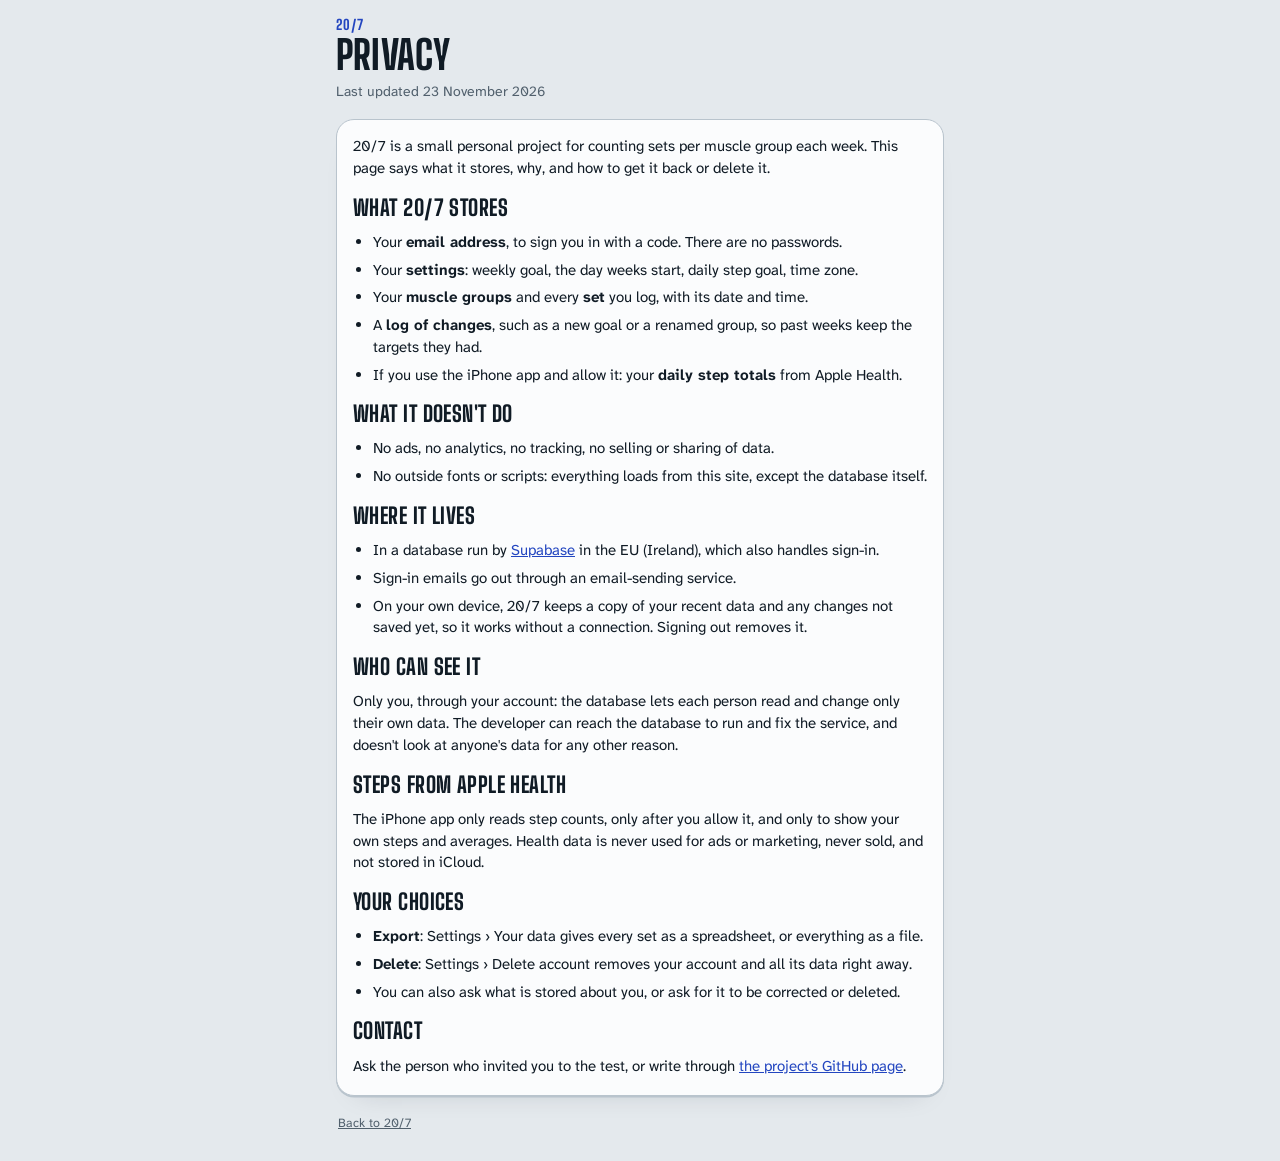
==== web/privacy/index.html @ db750501 "Add the web app: sign-in, setup, sets with undo, history, settings - Sign-in by email code, with lin" ====
<!doctype html>
<html lang="en">
<head>
<meta charset="utf-8">
<meta name="viewport" content="width=device-width, initial-scale=1, viewport-fit=cover">
<title>20/7 · Privacy</title>
<meta name="description" content="What 20/7 stores, where, and how to export or delete it.">
<meta name="color-scheme" content="light dark">
<link rel="icon" href="../icons/favicon-32.png" sizes="32x32" type="image/png">
<link rel="stylesheet" href="../css/app.css">
<style>
  .doc{gap:18px}
  .doc h1{font-size:40px}
  .doc h2{font:800 22px/1.1 var(--display);letter-spacing:.02em;text-transform:uppercase;margin:6px 0 2px}
  .doc p,.doc li{max-width:64ch}
  .doc ul{margin:0;padding-left:20px;display:grid;gap:6px}
  .doc .board{padding:16px 16px 18px;display:grid;gap:10px}
</style>
</head>
<body>
<main class="page doc">
  <header class="top">
    <div class="week">
      <p class="brand"><a href="../" style="color:inherit;text-decoration:none">20/7</a></p>
      <h1>Privacy</h1>
      <p class="week-meta">Last updated 23 November 2026</p>
    </div>
  </header>

  <section class="board">
    <p>20/7 is a small personal project for counting sets per muscle group each week. This page says what it stores, why, and how to get it back or delete it.</p>

    <h2>What 20/7 stores</h2>
    <ul>
      <li>Your <strong>email address</strong>, to sign you in with a code. There are no passwords.</li>
      <li>Your <strong>settings</strong>: weekly goal, the day weeks start, daily step goal, time zone.</li>
      <li>Your <strong>muscle groups</strong> and every <strong>set</strong> you log, with its date and time.</li>
      <li>A <strong>log of changes</strong>, such as a new goal or a renamed group, so past weeks keep the targets they had.</li>
      <li>If you use the iPhone app and allow it: your <strong>daily step totals</strong> from Apple Health.</li>
    </ul>

    <h2>What it doesn't do</h2>
    <ul>
      <li>No ads, no analytics, no tracking, no selling or sharing of data.</li>
      <li>No outside fonts or scripts: everything loads from this site, except the database itself.</li>
    </ul>

    <h2>Where it lives</h2>
    <ul>
      <li>In a database run by <a href="https://supabase.com/privacy">Supabase</a> in the EU (Ireland), which also handles sign-in.</li>
      <li>Sign-in emails go out through an email-sending service.</li>
      <li>On your own device, 20/7 keeps a copy of your recent data and any changes not saved yet, so it works without a connection. Signing out removes it.</li>
    </ul>

    <h2>Who can see it</h2>
    <p>Only you, through your account: the database lets each person read and change only their own data. The developer can reach the database to run and fix the service, and doesn't look at anyone's data for any other reason.</p>

    <h2>Steps from Apple Health</h2>
    <p>The iPhone app only reads step counts, only after you allow it, and only to show your own steps and averages. Health data is never used for ads or marketing, never sold, and not stored in iCloud.</p>

    <h2>Your choices</h2>
    <ul>
      <li><strong>Export</strong>: Settings › Your data gives every set as a spreadsheet, or everything as a file.</li>
      <li><strong>Delete</strong>: Settings › Delete account removes your account and all its data right away.</li>
      <li>You can also ask what is stored about you, or ask for it to be corrected or deleted.</li>
    </ul>

    <h2>Contact</h2>
    <p>Ask the person who invited you to the test, or write through <a href="https://github.com/MGadzhimagomaev/twentyseven">the project's GitHub page</a>.</p>
  </section>

  <footer class="foot"><a href="../">Back to 20/7</a></footer>
</main>
</body>
</html>
---- web/css/app.css ----
/* 20/7 — a ruled whiteboard on a cool wall. Pencilled marks show the target,
   marker strokes show the sets done, green means a group reached its goal. */

@font-face{font-family:"Big Shoulders Display";font-style:normal;font-weight:700;font-display:swap;src:url(../fonts/big-shoulders-display-latin-700-normal.woff2) format("woff2")}
@font-face{font-family:"Big Shoulders Display";font-style:normal;font-weight:800;font-display:swap;src:url(../fonts/big-shoulders-display-latin-800-normal.woff2) format("woff2")}
@font-face{font-family:"Atkinson Hyperlegible Next";font-style:normal;font-weight:400;font-display:swap;src:url(../fonts/atkinson-hyperlegible-next-latin-400-normal.woff2) format("woff2")}
@font-face{font-family:"Atkinson Hyperlegible Next";font-style:normal;font-weight:700;font-display:swap;src:url(../fonts/atkinson-hyperlegible-next-latin-700-normal.woff2) format("woff2")}

:root{
  color-scheme:light;
  --wall:#E4E9ED;--board:#FBFCFD;--tray:#EEF2F5;--ink:#101B25;--ink-2:#51606D;--ghost:#C9D2D9;--rule:#D6DDE3;--frame:#B9C4CD;
  --hover:rgba(16,27,37,.035);--press:rgba(16,27,37,.075);--mark:#2346C0;--on-mark:#FFFFFF;--done:#12783A;--done-wash:#E7F3EB;
  --over:#A8520A;--danger:#B42318;--shadow:rgba(16,27,37,.22);
  --display:"Big Shoulders Display","Arial Narrow","Roboto Condensed","Helvetica Neue",sans-serif;
  --body:"Atkinson Hyperlegible Next",system-ui,-apple-system,"Segoe UI",Roboto,sans-serif;
  --tabs-h:58px;
}
@media (prefers-color-scheme:dark){
  :root:not([data-theme="light"]){
    color-scheme:dark;
    --wall:#0B1013;--board:#141C21;--tray:#10171B;--ink:#ECF0F2;--ink-2:#96A4AF;--ghost:#34424B;--rule:#25313A;--frame:#2F3C46;
    --hover:rgba(236,240,242,.035);--press:rgba(236,240,242,.08);--mark:#93AEFF;--on-mark:#0B1013;--done:#5CD192;--done-wash:#10261A;
    --over:#F1A452;--danger:#FF8A7A;--shadow:rgba(0,0,0,.55);
  }
}
:root[data-theme="dark"]{
  color-scheme:dark;
  --wall:#0B1013;--board:#141C21;--tray:#10171B;--ink:#ECF0F2;--ink-2:#96A4AF;--ghost:#34424B;--rule:#25313A;--frame:#2F3C46;
  --hover:rgba(236,240,242,.035);--press:rgba(236,240,242,.08);--mark:#93AEFF;--on-mark:#0B1013;--done:#5CD192;--done-wash:#10261A;
  --over:#F1A452;--danger:#FF8A7A;--shadow:rgba(0,0,0,.55);
}

*,*::before,*::after{box-sizing:border-box}
html{-webkit-text-size-adjust:100%;text-size-adjust:100%;background:var(--wall)}
body{margin:0;min-height:100vh;min-height:100dvh;background:var(--wall);color:var(--ink);font-family:var(--body);font-size:15px;line-height:1.45}
p,h1,h2,h3{margin:0}
a{color:var(--mark)}
button{font:inherit;color:inherit;background:none;border:0;margin:0;padding:0;cursor:pointer;-webkit-tap-highlight-color:transparent;touch-action:manipulation}
button:disabled{cursor:default}
input{font:inherit;color:inherit}
:focus-visible{outline:2px solid var(--mark);outline-offset:2px}
[hidden]{display:none!important}
.icon{width:20px;height:20px;display:block;flex:none}
.icon path{fill:none;stroke:currentColor;stroke-width:2.2;stroke-linecap:round;stroke-linejoin:round}
.tick{width:16px;height:16px;flex:none;display:none}
.tick path{fill:none;stroke:currentColor;stroke-width:2.4;stroke-linecap:round;stroke-linejoin:round}
.muted{color:var(--ink-2)}
.small{font-size:13px}
.noscript{padding:16px}
.sr-only{position:absolute;width:1px;height:1px;margin:-1px;padding:0;overflow:hidden;clip:rect(0 0 0 0);white-space:nowrap;border:0}

/* ---------- page frame ---------- */
.page{max-width:640px;margin:0 auto;display:flex;flex-direction:column;gap:14px;
  padding:calc(18px + env(safe-area-inset-top,0px)) max(16px,env(safe-area-inset-right,0px)) 28px max(16px,env(safe-area-inset-left,0px))}
.frame .page{padding-bottom:calc(var(--tabs-h) + 28px + env(safe-area-inset-bottom,0px))}
.splash{min-height:100vh;min-height:100dvh;justify-content:center;align-items:center;text-align:center}
.splash .hint{border:0}

.top{display:flex;align-items:flex-end;justify-content:space-between;gap:12px 16px;flex-wrap:wrap}
.week{min-width:0}
.brand{font:800 14px/1 var(--display);letter-spacing:.08em;color:var(--mark)}
h1{margin:5px 0 0;font:800 46px/.92 var(--display);letter-spacing:.005em;text-transform:uppercase;text-wrap:balance}
.top-bar{flex:1 0 100%;display:flex;align-items:center;justify-content:space-between;gap:12px;margin-bottom:-6px}
.week-arrows{display:flex;gap:6px}
.week-arrows .ibtn{width:36px;height:36px;border-radius:10px;background:var(--board)}
h1.long{font-size:36px}
.week-meta{margin-top:7px;color:var(--ink-2);font-size:14px}
.label{font:700 11px/1.2 var(--body);letter-spacing:.09em;text-transform:uppercase;color:var(--ink-2)}

.goal{display:grid;justify-items:end;gap:5px}
.stepper{display:flex;align-items:center;gap:4px}
.step{width:40px;height:40px;border-radius:12px;border:1.5px solid var(--frame);background:var(--board);display:grid;place-items:center;color:var(--ink)}
.step:disabled{opacity:.35}
.step:not(:disabled):active{box-shadow:inset 0 0 0 100px var(--press)}
.goal-value{font:800 34px/1 var(--display);min-width:2.1ch;text-align:center;font-variant-numeric:tabular-nums}
.goal-value.small{font-size:24px;min-width:3.6ch}
.goal-unit{font-size:12.5px;color:var(--ink-2)}

/* ---------- the board ---------- */
.board{background:var(--board);border:1.5px solid var(--frame);border-radius:18px;overflow:hidden;box-shadow:0 1.5px 0 var(--frame),0 14px 28px -22px var(--shadow)}
.summary{display:grid;grid-template-columns:repeat(2,1fr);border-bottom:1px solid var(--rule)}
.summary.cols-3{grid-template-columns:repeat(3,1fr)}
.stat{display:flex;flex-wrap:wrap;align-items:baseline;gap:2px 8px;padding:11px 14px;min-width:0}
.stat+.stat{border-left:1px solid var(--rule)}
.stat-value{font:800 24px/1 var(--display)}
.stat-value small{font:700 16px/1 var(--display);color:var(--ink-2)}
.hint{padding:10px 14px;border-bottom:1px solid var(--rule);color:var(--ink-2);font-size:14px}
.hint.tip{display:flex;align-items:center;justify-content:space-between;gap:12px;background:color-mix(in oklab,var(--mark) 9%,var(--board));color:var(--ink)}
.hint.tip p{font-weight:700}

.grid{display:grid;grid-template-columns:1fr 1fr;gap:1px;background:var(--rule)}
.cell{position:relative;min-width:0;background:var(--board);padding:11px 12px 13px;display:flex;flex-direction:column;gap:4px;-webkit-user-select:none;user-select:none;-webkit-touch-callout:none;transition:background-color .15s ease,box-shadow .1s ease}
.cell:last-child:nth-child(odd){grid-column:1 / -1}
.cell[data-state="done"]{background:var(--done-wash)}
@media (hover:hover){.cell:has(>.cell-add:hover){box-shadow:inset 0 0 0 100vmax var(--hover)}}
.cell:has(>.cell-add:active){box-shadow:inset 0 0 0 100vmax var(--press)}
.cell.coach{box-shadow:inset 0 0 0 2.5px var(--mark);animation:coach 1.6s ease-in-out infinite}
@keyframes coach{50%{box-shadow:inset 0 0 0 2.5px transparent}}
.cell-add{position:absolute;inset:0;z-index:1}
.cell-add:focus-visible{outline-offset:-4px;border-radius:6px}
.cell-name{display:flex;align-items:center;gap:5px;min-width:0;font:700 19px/1.05 var(--display);letter-spacing:.05em;text-transform:uppercase;overflow-wrap:anywhere}
.cell-name .own{color:var(--ink-2)}
.cell-name .own .icon{width:15px;height:15px}
.tick-wrap{display:contents}
.cell[data-state="done"] .cell-name{color:var(--done)}
.cell[data-state="done"] .tick{display:block}
.cell-row{display:flex;align-items:center;justify-content:space-between;gap:8px}
.count{display:flex;align-items:baseline;min-width:0;font-variant-numeric:tabular-nums}
.count .n{display:inline-block;font:800 40px/1 var(--display);transform-origin:20% 90%}
.count .n.pop{animation:pop .22s ease-out}
.count .of{margin-left:1px;font:700 18px/1 var(--display);color:var(--ink-2)}
.count .extra{margin-left:7px;align-self:center;padding:3px 7px;border:1.5px solid currentColor;border-radius:999px;font:700 12px/1 var(--body);color:var(--over)}
.cell-sub{position:relative;z-index:2;flex:none;width:40px;height:40px;border-radius:12px;border:1px solid var(--rule);background:transparent;color:var(--ink-2);display:grid;place-items:center}
.cell-sub:disabled{opacity:.3}
.cell-sub:not(:disabled):active{box-shadow:inset 0 0 0 100px var(--press)}
.glow:not(:disabled){box-shadow:0 0 0 2.5px var(--mark)}
.tally{display:flex;flex-wrap:wrap;gap:4px 5px;min-height:21px;margin-top:2px}
.gate{flex:none;width:25px;height:21px;overflow:visible}
.gate path{fill:none;stroke-linecap:round;stroke-linejoin:round}
.gate .g path{stroke:var(--ghost);stroke-width:1.6}
.gate .i path{stroke:var(--mark);stroke-width:2.4}
.cell[data-state="done"] .gate .i path{stroke:var(--done)}
.gate .i path.x,.cell[data-state="done"] .gate .i path.x{stroke:var(--over)}
.gate .i path.fresh{stroke-dasharray:1;animation:draw .24s cubic-bezier(.3,.7,.4,1) both}
@keyframes draw{from{stroke-dashoffset:1}to{stroke-dashoffset:0}}
@keyframes pop{0%{transform:scale(1)}40%{transform:scale(1.1)}100%{transform:scale(1)}}

.tray{display:flex;align-items:center;justify-content:space-between;gap:8px;padding:8px 10px;background:var(--tray);border-top:1px solid var(--rule)}
.tray-btn{display:inline-flex;align-items:center;gap:7px;min-height:42px;min-width:0;padding:0 14px;border-radius:12px;font:700 14px/1 var(--body);color:var(--ink-2)}
.tray-btn .icon{width:18px;height:18px}
.tray-btn:not(:disabled):active{box-shadow:inset 0 0 0 100px var(--press)}
.tray-btn:disabled{opacity:.45}
@media (hover:hover){.tray-btn:not(:disabled):hover{color:var(--ink);background:var(--hover)}}
.tray-btn.primary,.tray-btn.primary:hover{background:var(--mark);color:var(--on-mark);padding:0 18px}
.tray-btn.undo{max-width:62%}
.undo-what{font-weight:400;white-space:nowrap;overflow:hidden;text-overflow:ellipsis;min-width:0}
.tray-btn.undo.glow{box-shadow:0 0 0 2.5px var(--mark)}

.recap{display:flex;align-items:flex-start;justify-content:space-between;gap:10px;padding:12px 10px 12px 14px;border-radius:16px;
  background:color-mix(in oklab,var(--mark) 8%,var(--board));border:1.5px solid color-mix(in oklab,var(--mark) 35%,var(--frame))}
.recap-body{display:grid;gap:4px}
.recap-line{font-weight:700}
.recap-link{font-size:14px;font-weight:700}

.foot{display:flex;flex-wrap:wrap;justify-content:space-between;gap:6px 16px;padding-inline:2px;color:var(--ink-2);font-size:12.5px}
.foot a{color:var(--ink-2)}
.sync{display:flex;align-items:center;gap:8px}
.dot{flex:none;width:8px;height:8px;border-radius:50%;background:var(--ghost)}
.sync[data-state="saved"] .dot{background:var(--done)}
.sync[data-state="saving"] .dot{background:var(--mark)}
.sync[data-state="offline"] .dot,.sync[data-state="error"] .dot,.sync[data-state="expired"] .dot{background:var(--over)}

/* ---------- bottom tabs ---------- */
.tabs{position:fixed;left:0;right:0;bottom:0;z-index:20;display:flex;justify-content:center;gap:4px;
  padding:6px max(8px,env(safe-area-inset-right,0px)) calc(6px + env(safe-area-inset-bottom,0px)) max(8px,env(safe-area-inset-left,0px));
  background:color-mix(in oklab,var(--board) 92%,transparent);border-top:1px solid var(--rule);
  -webkit-backdrop-filter:blur(12px);backdrop-filter:blur(12px)}
.tab{flex:1;max-width:160px;min-height:46px;display:flex;flex-direction:column;align-items:center;justify-content:center;gap:3px;border-radius:12px;
  color:var(--ink-2);text-decoration:none;font:700 11.5px/1 var(--body);letter-spacing:.02em}
.tab .icon{width:22px;height:22px}
.tab[aria-current="page"]{color:var(--mark)}
.tab:active{background:var(--press)}

/* ---------- toasts ---------- */
.toasts{position:fixed;left:0;right:0;z-index:40;display:flex;justify-content:center;pointer-events:none;
  bottom:calc(var(--tabs-h) + 14px + env(safe-area-inset-bottom,0px));padding:0 16px}
.toast{pointer-events:auto;display:flex;align-items:center;gap:6px;max-width:min(560px,100%);min-height:46px;padding:4px 4px 4px 16px;border-radius:14px;
  background:var(--ink);color:var(--board);box-shadow:0 10px 30px -12px var(--shadow);animation:rise .18s ease-out}
.toast-text{font-weight:700;font-size:14.5px;padding:8px 0}
.toast-btn{flex:none;min-height:38px;padding:0 14px;border-radius:10px;font-weight:700;color:var(--board);text-decoration:underline;text-underline-offset:3px}
.toast-btn:active{background:rgba(127,127,127,.25)}
@keyframes rise{from{transform:translateY(8px);opacity:0}}

/* ---------- buttons and fields ---------- */
.btn{display:inline-flex;align-items:center;justify-content:center;gap:7px;min-height:42px;padding:0 15px;border-radius:12px;border:1.5px solid var(--frame);
  background:var(--board);font:700 14px/1 var(--body);color:var(--ink);text-align:center;white-space:nowrap}
.btn .icon{width:18px;height:18px}
.btn:not(:disabled):active{box-shadow:inset 0 0 0 100px var(--press)}
.btn:disabled{opacity:.5}
.btn.primary{background:var(--mark);border-color:var(--mark);color:var(--on-mark)}
.btn.danger{color:var(--danger);border-color:color-mix(in oklab,var(--danger) 45%,var(--frame))}
.sheet-actions .btn.danger{background:var(--danger);border-color:var(--danger);color:var(--board)}
.btn.wide{width:100%}
.btn.big{min-height:52px;font-size:16px}
.btn-row{display:flex;flex-wrap:wrap;gap:8px}
.link-btn{font-weight:700;font-size:14px;color:var(--mark);padding:6px 2px;text-decoration:underline;text-underline-offset:3px;white-space:nowrap}
.link-btn:disabled{color:var(--ink-2);text-decoration:none}
.input{width:100%;height:50px;padding:0 14px;border:1.5px solid var(--frame);border-radius:12px;background:var(--board);color:var(--ink);font-size:17px}
.input:focus{outline:none;border-color:var(--mark);box-shadow:0 0 0 3px color-mix(in srgb,var(--mark) 22%,transparent)}
.input.code{font:800 30px/1 var(--display);letter-spacing:.3em;text-align:center}
.input.code::placeholder{color:var(--ghost)}
.field{width:100%;min-width:0;height:44px;padding:0 11px;border:1.5px solid var(--rule);border-radius:10px;background:var(--board);color:var(--ink);font:700 20px/1 var(--display);letter-spacing:.05em;text-transform:uppercase}
.field::placeholder{font:400 15px/1 var(--body);letter-spacing:0;text-transform:none;color:var(--ink-2);opacity:.85}
.field:focus{outline:none;border-color:var(--mark);box-shadow:0 0 0 3px color-mix(in srgb,var(--mark) 22%,transparent)}
.ibtn{flex:none;width:40px;height:40px;border-radius:10px;border:1px solid var(--rule);display:grid;place-items:center;color:var(--ink-2)}
.ibtn.small{width:34px;height:34px}
.ibtn.small .icon{width:16px;height:16px}
.ibtn.on{color:var(--mark);border-color:color-mix(in oklab,var(--mark) 50%,var(--rule));background:color-mix(in oklab,var(--mark) 8%,var(--board))}
.ibtn:disabled{opacity:.28}
.ibtn:not(:disabled):active{box-shadow:inset 0 0 0 100px var(--press)}
@media (hover:hover){.ibtn:not(:disabled):hover{color:var(--ink);border-color:var(--frame)}}

/* ---------- sheets (dialogs) ---------- */
.sheet{width:min(600px,calc(100vw - 20px));max-height:calc(100dvh - 24px);padding:0;border:1.5px solid var(--frame);border-radius:18px;background:var(--board);color:var(--ink);
  box-shadow:0 24px 60px -20px var(--shadow);overflow:auto}
.sheet::backdrop{background:rgba(8,12,16,.45)}
@media (max-width:560px){
  .sheet{width:100vw;max-width:100vw;margin:auto 0 0;border-radius:18px 18px 0 0;border-bottom:0;padding-bottom:env(safe-area-inset-bottom,0px);max-height:92dvh}
}
.sheet-title{font:800 26px/1 var(--display);letter-spacing:.01em;text-transform:uppercase}
.confirm{display:grid;gap:12px;padding:18px 16px 16px}
.sheet-text{color:var(--ink-2)}
.sheet-actions{display:flex;justify-content:flex-end;gap:8px;flex-wrap:wrap;margin-top:6px}

/* ---------- group editor ---------- */
.ed-head{display:grid;gap:6px;padding:16px 14px 12px;border-bottom:1px solid var(--rule)}
.ed-head-row{display:flex;align-items:baseline;justify-content:space-between;gap:12px}
.ed-count{font-size:13px;color:var(--ink-2);white-space:nowrap}
.ed-note{color:var(--ink-2);font-size:14px;max-width:60ch}
.ed-presets{display:flex;flex-wrap:wrap;align-items:center;gap:8px 12px;padding:10px 14px;border-bottom:1px solid var(--rule)}
.chips{display:flex;flex-wrap:wrap;gap:8px}
.chip{display:inline-flex;align-items:center;gap:7px;min-height:38px;padding:0 13px;border-radius:999px;border:1.5px solid var(--frame);background:var(--board);font:700 14px/1 var(--body);color:var(--ink)}
.chip-n{font:800 17px/1 var(--display);color:var(--ink-2)}
.chip .tick{width:15px;height:15px}
.chip[aria-current="true"]{border-color:var(--mark);color:var(--mark)}
.chip[aria-current="true"] .chip-n{color:var(--mark)}
.chip[aria-current="true"] .tick{display:block}
.chip:active{box-shadow:inset 0 0 0 100px var(--press)}
.ed-list{list-style:none;margin:0;padding:0}
.erow{display:grid;grid-template-columns:minmax(0,1fr) repeat(4,40px);gap:6px;align-items:start;padding:8px 10px 8px 12px;border-bottom:1px solid var(--rule)}
.erow .ibtn{margin-top:2px}
.erow-main{display:grid;gap:4px;min-width:0}
.erow-sub{padding-left:2px;font-size:12.5px;color:var(--ink-2)}
.own-target{display:flex;align-items:center;gap:6px}
.mini{width:30px;height:30px;border-radius:9px;border:1.5px solid var(--frame);display:grid;place-items:center;color:var(--ink)}
.mini .icon{width:16px;height:16px}
.mini:disabled{opacity:.35}
.mini-value{font:800 22px/1 var(--display);min-width:2ch;text-align:center;font-variant-numeric:tabular-nums;color:var(--mark)}
.ed-add{display:grid;grid-template-columns:minmax(0,1fr) auto;gap:6px;align-items:center;padding:10px 10px 10px 12px;border-bottom:1px solid var(--rule)}
.ed-add .field{border-style:dashed;border-color:var(--frame)}
.ed-add .field:focus{border-style:solid;border-color:var(--mark)}
.add-btn{display:inline-flex;align-items:center;gap:6px;height:44px;padding:0 14px 0 11px;border-radius:10px;border:1.5px solid var(--frame);font:700 14px/1 var(--body)}
.add-btn .icon{width:18px;height:18px}
.add-btn:active{box-shadow:inset 0 0 0 100px var(--press)}
.ed-unlock{display:flex;align-items:center;gap:10px;flex-wrap:wrap;padding:6px 14px;border-bottom:1px solid var(--rule)}
.ed-error{padding:10px 14px;border-bottom:1px solid var(--rule);color:var(--over);font-weight:700;font-size:14px}
.editor .tray{border-top:0;position:sticky;bottom:0}

/* ---------- sign-in ---------- */
.auth{min-height:100vh;min-height:100dvh;justify-content:center}
.auth-card{display:grid;gap:14px;width:100%;max-width:420px;margin:0 auto}
.lead{color:var(--ink-2);font-size:16px}
.lead strong{color:var(--ink);overflow-wrap:anywhere}
.auth-form{display:grid;gap:8px;margin-top:6px}
.auth-form .btn{margin-top:6px}
.form-msg{color:var(--over);font-weight:700;font-size:14px}
.auth-links{display:flex;justify-content:space-between;gap:12px;flex-wrap:wrap}

/* ---------- setup ---------- */
.setup-step{display:grid;gap:12px;padding:14px}
.step-title{display:flex;align-items:center;gap:10px;font:800 22px/1.05 var(--display);letter-spacing:.02em;text-transform:uppercase}
.step-n{flex:none;display:grid;place-items:center;width:28px;height:28px;border-radius:50%;background:var(--mark);color:var(--on-mark);font:800 16px/1 var(--display)}
.choices{display:grid;gap:8px}
.choice{display:flex;align-items:flex-start;gap:12px;text-align:left;padding:12px;border:1.5px solid var(--rule);border-radius:14px;background:var(--board)}
.choice[aria-checked="true"]{border-color:var(--mark);background:color-mix(in oklab,var(--mark) 7%,var(--board))}
.choice-dot{flex:none;margin-top:2px;width:20px;height:20px;border-radius:50%;border:2px solid var(--frame)}
.choice[aria-checked="true"] .choice-dot{border:6px solid var(--mark)}
.choice-body{display:grid;gap:3px;min-width:0}
.choice-name{font:800 19px/1.05 var(--display);letter-spacing:.04em;text-transform:uppercase}
.choice-note{color:var(--ink-2);font-size:14px}
.choice:active{box-shadow:inset 0 0 0 100px var(--press)}
.seg{display:inline-flex;padding:3px;gap:3px;border-radius:12px;background:var(--tray);border:1px solid var(--rule);justify-self:start}
.seg-btn{min-height:38px;padding:0 16px;border-radius:9px;font:700 14px/1 var(--body);color:var(--ink-2)}
.seg-btn[aria-checked="true"],.seg-btn[aria-selected="true"]{background:var(--board);color:var(--ink);box-shadow:0 1px 0 var(--frame),0 0 0 1px var(--frame)}
.setup-goal{display:flex;align-items:center;gap:12px;flex-wrap:wrap}

/* ---------- settings ---------- */
.panel{display:grid}
.panel-title{padding:14px 14px 4px;font:800 22px/1.05 var(--display);letter-spacing:.02em;text-transform:uppercase}
.panel-head{display:flex;align-items:center;justify-content:space-between;gap:10px;padding-right:10px}
.panel-note{padding:0 14px 10px;color:var(--ink-2);font-size:14px}
.srow{display:flex;align-items:center;justify-content:space-between;gap:10px 16px;flex-wrap:wrap;padding:12px 14px;border-top:1px solid var(--rule)}
.panel-title+.srow{border-top:0}
.srow-text{display:grid;gap:2px;min-width:0;flex:1 1 220px}
.srow-title{font-weight:700}
.srow-note{color:var(--ink-2);font-size:13.5px;overflow-wrap:anywhere}
.switch{position:relative;flex:none;width:52px;height:32px;border-radius:999px;background:var(--ghost);transition:background-color .15s ease}
.switch[aria-checked="true"]{background:var(--mark)}
.switch-knob{position:absolute;top:3px;left:3px;width:26px;height:26px;border-radius:50%;background:var(--board);box-shadow:0 1px 3px var(--shadow);transition:transform .15s ease}
.switch[aria-checked="true"] .switch-knob{transform:translateX(20px)}
.about{justify-content:space-between}

/* ---------- history ---------- */
.stack{display:flex;flex-direction:column;gap:14px}
.tabs-seg{align-self:end}
.heat{display:grid;gap:3px;padding:6px 14px 4px;--name:84px}
.heat-row{display:grid;grid-template-columns:var(--name) repeat(var(--cols),minmax(0,1fr));gap:3px;align-items:center}
.heat-name{display:flex;align-items:center;min-width:0;height:26px;padding-right:6px;text-align:left;font:700 14px/1 var(--display);letter-spacing:.05em;text-transform:uppercase;color:var(--ink)}
.heat-name span{white-space:nowrap;overflow:hidden;text-overflow:ellipsis}
.heat-name .removed{color:var(--ink-2);text-decoration:line-through;text-decoration-thickness:1.5px}
.heat-name.on{color:var(--mark);text-decoration:underline;text-underline-offset:3px}
.hc{display:grid;place-items:center;height:22px;border-radius:4px;background:var(--tray);border:0;padding:0;color:var(--on-mark)}
.hc[data-l="1"]{background:color-mix(in oklab,var(--mark) 22%,var(--board))}
.hc[data-l="2"]{background:color-mix(in oklab,var(--mark) 42%,var(--board))}
.hc[data-l="3"]{background:color-mix(in oklab,var(--mark) 62%,var(--board))}
.hc[data-l="4"]{background:color-mix(in oklab,var(--mark) 82%,var(--board))}
.hc[data-l="5"]{background:var(--mark)}
.hc .tick{display:block;width:13px;height:13px}
.hc.none{background:transparent;box-shadow:inset 0 0 0 1px var(--rule)}
button.hc:hover,button.hc:focus-visible{outline:2px solid var(--ink);outline-offset:1px}
.heat-head{margin-top:2px}
.heat-x{display:flex;justify-content:center;font-size:10.5px;color:var(--ink-2);white-space:nowrap;font-variant-numeric:tabular-nums}
.heat-x:last-child{justify-content:flex-end}
.heat-legend{display:flex;align-items:center;gap:6px;flex-wrap:wrap;padding:4px 14px 10px;color:var(--ink-2);font-size:12px}
.heat-legend .hc{width:18px;height:14px}
.heat-legend .hc .tick{width:11px;height:11px}
.readout{padding:6px 14px 8px;font-size:14px;font-weight:700;min-height:1.45em;color:var(--ink)}
.chart{display:grid}
.plot{padding:0 14px 0 8px;min-width:0}
.plot svg{display:block;max-width:100%;height:auto;touch-action:pan-y}
.plot svg:focus-visible{outline:2px solid var(--mark);outline-offset:2px;border-radius:8px}
.plot .grid-line{stroke:var(--rule);stroke-width:1}
.plot .axis{fill:var(--ink-2);font:11px var(--body);font-variant-numeric:tabular-nums}
.plot .axis.strong{fill:var(--ink);font-weight:700}
.plot .bar{fill:var(--mark);transition:opacity .12s ease}
.plot .bar.dim{opacity:.45}
.plot .target{stroke:var(--ink);stroke-width:2;stroke-linecap:round}
.plot .target.dim{opacity:.45}
.plot .ref{stroke:var(--ink-2);stroke-width:1.5;stroke-dasharray:5 4}
.plot .hit{fill:transparent;cursor:crosshair}
.chart-key{display:flex;align-items:center;gap:6px;flex-wrap:wrap;padding:6px 14px 10px;color:var(--ink-2);font-size:12px}
.key-bar{display:inline-block;width:10px;height:12px;border-radius:3px 3px 0 0;background:var(--mark)}
.key-line{display:inline-block;width:14px;height:2px;border-radius:2px;background:var(--ink);margin-left:6px}
.table-view{border-top:1px solid var(--rule);font-size:13px}
.table-view summary{padding:10px 14px;cursor:pointer;color:var(--ink-2);font-weight:700}
.table-scroll{overflow-x:auto;padding:0 14px 12px}
.table-view table{border-collapse:collapse;font-variant-numeric:tabular-nums}
.table-view th,.table-view td{padding:4px 8px;border-bottom:1px solid var(--rule);text-align:right;white-space:nowrap}
.table-view th[scope="row"],.table-view thead th:first-child{text-align:left}
.log-day{border-top:1px solid var(--rule)}
.log-date{padding:10px 14px 4px}
.log-list{list-style:none;margin:0;padding:0 0 6px}
.log-row{display:grid;grid-template-columns:48px minmax(0,1fr) 34px;gap:8px;align-items:center;padding:4px 10px 4px 14px;min-height:42px}
.log-time{color:var(--ink-2);font-size:13px;font-variant-numeric:tabular-nums}
.log-text{display:grid;min-width:0}
.log-text>span:first-child{font-weight:700;overflow-wrap:anywhere}
.log-row:not(.kind-set) .log-text>span:first-child{font-weight:400}
.log-meta{color:var(--ink-2);font-size:12.5px}
.log .tray{justify-content:center}

@media (max-width:359px){
  h1{font-size:40px}
  .cell{padding-inline:10px}
  .cell-name{font-size:17px}
  .count .n{font-size:36px}
  .erow{grid-template-columns:minmax(0,1fr) repeat(4,34px);gap:4px}
  .erow .ibtn{width:34px}
  .heat{--name:66px}
}
@media (prefers-reduced-motion:reduce){
  *,*::before,*::after{animation:none!important;transition:none!important}
}
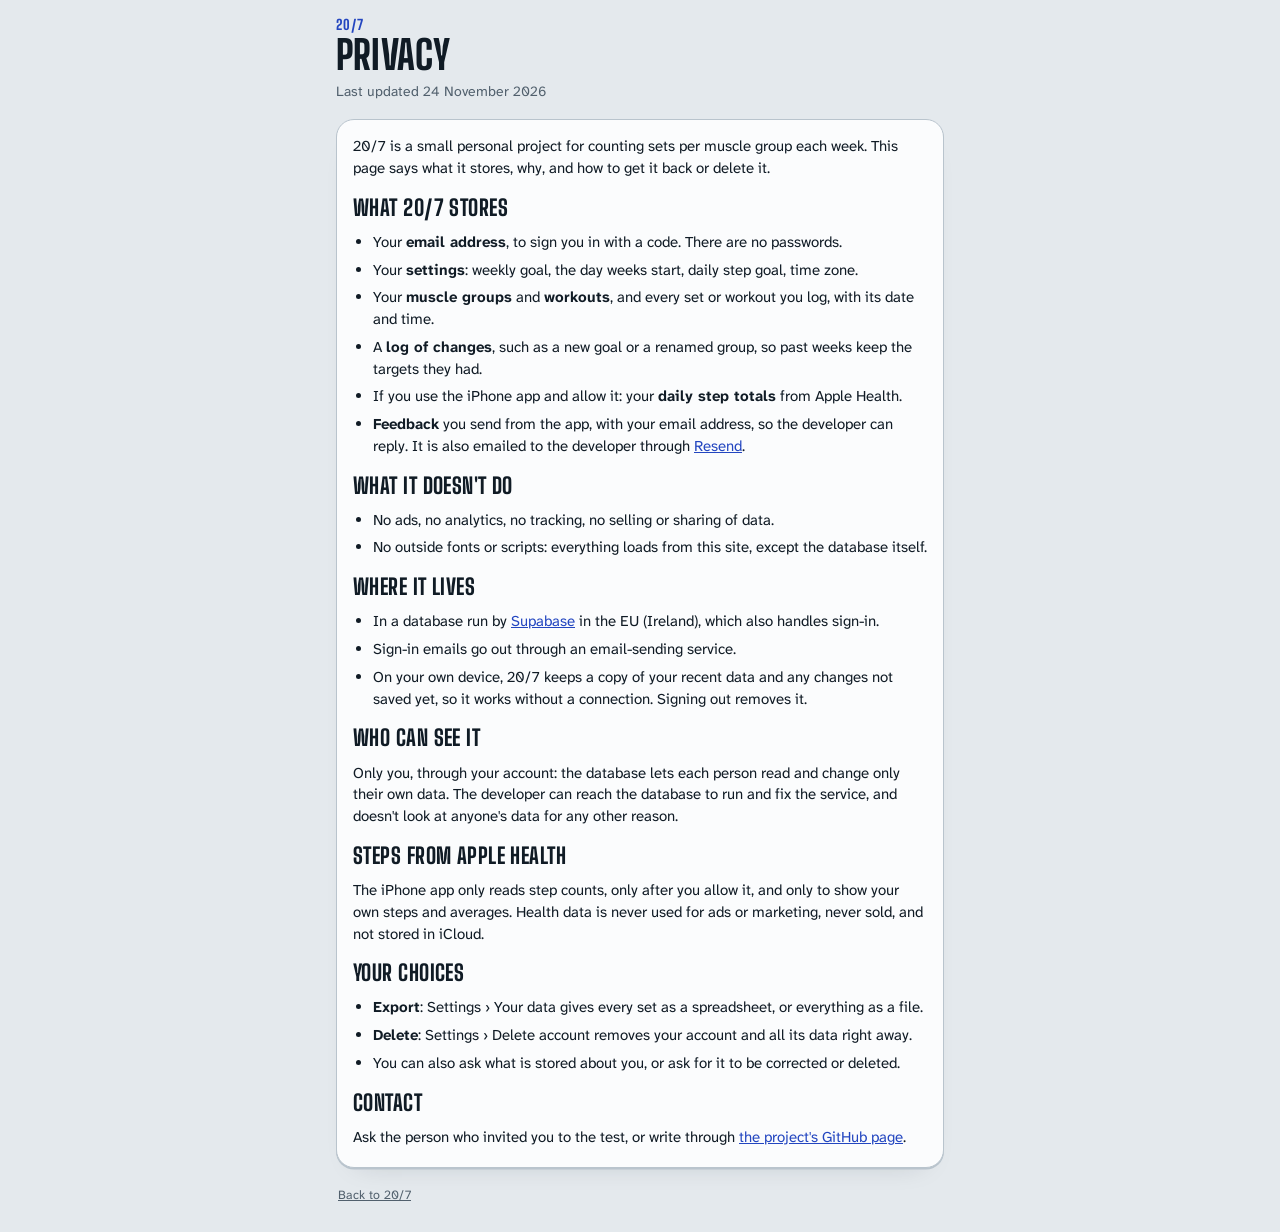
==== commit 164d2113: "Welcome page, feedback, and an "add to home screen" hint - Sign-in page explains 20/7 (20 sets per m" ====
--- a/web/privacy/index.html
+++ b/web/privacy/index.html
@@ -23,7 +23,7 @@
     <div class="week">
       <p class="brand"><a href="../" style="color:inherit;text-decoration:none">20/7</a></p>
       <h1>Privacy</h1>
-      <p class="week-meta">Last updated 23 November 2026</p>
+      <p class="week-meta">Last updated 24 November 2026</p>
     </div>
   </header>
 
@@ -34,9 +34,10 @@
     <ul>
       <li>Your <strong>email address</strong>, to sign you in with a code. There are no passwords.</li>
       <li>Your <strong>settings</strong>: weekly goal, the day weeks start, daily step goal, time zone.</li>
-      <li>Your <strong>muscle groups</strong> and every <strong>set</strong> you log, with its date and time.</li>
+      <li>Your <strong>muscle groups</strong> and <strong>workouts</strong>, and every set or workout you log, with its date and time.</li>
       <li>A <strong>log of changes</strong>, such as a new goal or a renamed group, so past weeks keep the targets they had.</li>
       <li>If you use the iPhone app and allow it: your <strong>daily step totals</strong> from Apple Health.</li>
+      <li><strong>Feedback</strong> you send from the app, with your email address, so the developer can reply. It is also emailed to the developer through <a href="https://resend.com/legal/privacy-policy">Resend</a>.</li>
     </ul>
 
     <h2>What it doesn't do</h2>
--- a/web/css/app.css
+++ b/web/css/app.css
@@ -78,15 +78,13 @@
 
 /* ---------- the board ---------- */
 .board{background:var(--board);border:1.5px solid var(--frame);border-radius:18px;overflow:hidden;box-shadow:0 1.5px 0 var(--frame),0 14px 28px -22px var(--shadow)}
-.summary{display:grid;grid-template-columns:repeat(2,1fr);border-bottom:1px solid var(--rule)}
+.summary{display:grid;grid-template-columns:repeat(2,1fr);gap:1px;background:var(--rule);border-bottom:1px solid var(--rule)}
+.summary.cols-1{grid-template-columns:1fr}
 .summary.cols-3{grid-template-columns:repeat(3,1fr)}
-.stat{display:flex;flex-wrap:wrap;align-items:baseline;gap:2px 8px;padding:11px 14px;min-width:0}
-.stat+.stat{border-left:1px solid var(--rule)}
+.stat{display:flex;flex-wrap:wrap;align-items:baseline;gap:2px 8px;padding:11px 14px;min-width:0;background:var(--board)}
 .stat-value{font:800 24px/1 var(--display)}
 .stat-value small{font:700 16px/1 var(--display);color:var(--ink-2)}
 .hint{padding:10px 14px;border-bottom:1px solid var(--rule);color:var(--ink-2);font-size:14px}
-.hint.tip{display:flex;align-items:center;justify-content:space-between;gap:12px;background:color-mix(in oklab,var(--mark) 9%,var(--board));color:var(--ink)}
-.hint.tip p{font-weight:700}
 
 .grid{display:grid;grid-template-columns:1fr 1fr;gap:1px;background:var(--rule)}
 .cell{position:relative;min-width:0;background:var(--board);padding:11px 12px 13px;display:flex;flex-direction:column;gap:4px;-webkit-user-select:none;user-select:none;-webkit-touch-callout:none;transition:background-color .15s ease,box-shadow .1s ease}
@@ -94,8 +92,6 @@
 .cell[data-state="done"]{background:var(--done-wash)}
 @media (hover:hover){.cell:has(>.cell-add:hover){box-shadow:inset 0 0 0 100vmax var(--hover)}}
 .cell:has(>.cell-add:active){box-shadow:inset 0 0 0 100vmax var(--press)}
-.cell.coach{box-shadow:inset 0 0 0 2.5px var(--mark);animation:coach 1.6s ease-in-out infinite}
-@keyframes coach{50%{box-shadow:inset 0 0 0 2.5px transparent}}
 .cell-add{position:absolute;inset:0;z-index:1}
 .cell-add:focus-visible{outline-offset:-4px;border-radius:6px}
 .cell-name{display:flex;align-items:center;gap:5px;min-width:0;font:700 19px/1.05 var(--display);letter-spacing:.05em;text-transform:uppercase;overflow-wrap:anywhere}
@@ -113,7 +109,6 @@
 .cell-sub{position:relative;z-index:2;flex:none;width:40px;height:40px;border-radius:12px;border:1px solid var(--rule);background:transparent;color:var(--ink-2);display:grid;place-items:center}
 .cell-sub:disabled{opacity:.3}
 .cell-sub:not(:disabled):active{box-shadow:inset 0 0 0 100px var(--press)}
-.glow:not(:disabled){box-shadow:0 0 0 2.5px var(--mark)}
 .tally{display:flex;flex-wrap:wrap;gap:4px 5px;min-height:21px;margin-top:2px}
 .gate{flex:none;width:25px;height:21px;overflow:visible}
 .gate path{fill:none;stroke-linecap:round;stroke-linejoin:round}
@@ -125,6 +120,9 @@
 @keyframes draw{from{stroke-dashoffset:1}to{stroke-dashoffset:0}}
 @keyframes pop{0%{transform:scale(1)}40%{transform:scale(1.1)}100%{transform:scale(1)}}
 
+.section-label{padding:9px 14px 7px;border-top:1px solid var(--rule);border-bottom:1px solid var(--rule);background:var(--tray);
+  font:700 11px/1.2 var(--body);letter-spacing:.09em;text-transform:uppercase;color:var(--ink-2)}
+.grid+.section-label{border-top:0}
 .tray{display:flex;align-items:center;justify-content:space-between;gap:8px;padding:8px 10px;background:var(--tray);border-top:1px solid var(--rule)}
 .tray-btn{display:inline-flex;align-items:center;gap:7px;min-height:42px;min-width:0;padding:0 14px;border-radius:12px;font:700 14px/1 var(--body);color:var(--ink-2)}
 .tray-btn .icon{width:18px;height:18px}
@@ -134,7 +132,6 @@
 .tray-btn.primary,.tray-btn.primary:hover{background:var(--mark);color:var(--on-mark);padding:0 18px}
 .tray-btn.undo{max-width:62%}
 .undo-what{font-weight:400;white-space:nowrap;overflow:hidden;text-overflow:ellipsis;min-width:0}
-.tray-btn.undo.glow{box-shadow:0 0 0 2.5px var(--mark)}
 
 .recap{display:flex;align-items:flex-start;justify-content:space-between;gap:10px;padding:12px 10px 12px 14px;border-radius:16px;
   background:color-mix(in oklab,var(--mark) 8%,var(--board));border:1.5px solid color-mix(in oklab,var(--mark) 35%,var(--frame))}
@@ -160,6 +157,19 @@
 .tab .icon{width:22px;height:22px}
 .tab[aria-current="page"]{color:var(--mark)}
 .tab:active{background:var(--press)}
+
+/* ---------- tour ---------- */
+.tour-spot{position:fixed;z-index:30;border-radius:14px;pointer-events:none;box-shadow:0 0 0 2.5px var(--mark),0 0 0 9999px rgba(8,12,16,.48);
+  transition:left .2s ease,top .2s ease,width .2s ease,height .2s ease}
+.tour-card{position:fixed;z-index:31;width:min(340px,calc(100vw - 24px));display:grid;gap:6px;padding:14px 14px 12px;border-radius:16px;
+  background:var(--board);color:var(--ink);border:1.5px solid var(--frame);box-shadow:0 18px 40px -16px rgba(0,0,0,.5)}
+.tour-count{font:700 11px/1.2 var(--body);letter-spacing:.09em;text-transform:uppercase;color:var(--mark)}
+.tour-title{font:800 22px/1.05 var(--display);letter-spacing:.02em;text-transform:uppercase}
+.tour-text{color:var(--ink-2);font-size:15px}
+.tour-text .inline-icon{display:inline-grid;place-items:center;vertical-align:-4px;width:24px;height:24px;margin:0 1px;border-radius:7px;border:1px solid var(--rule);color:var(--ink)}
+.tour-text .inline-icon .icon{width:15px;height:15px}
+.tour-actions{display:flex;align-items:center;justify-content:space-between;gap:10px;margin-top:6px}
+.tour-nav{display:flex;gap:8px}
 
 /* ---------- toasts ---------- */
 .toasts{position:fixed;left:0;right:0;z-index:40;display:flex;justify-content:center;pointer-events:none;
@@ -226,6 +236,12 @@
 .chip[aria-current="true"] .chip-n{color:var(--mark)}
 .chip[aria-current="true"] .tick{display:block}
 .chip:active{box-shadow:inset 0 0 0 100px var(--press)}
+.ed-section{border-bottom:1px solid var(--rule)}
+.ed-section-head{display:grid;gap:3px;padding:14px 14px 10px;border-bottom:1px solid var(--rule);background:var(--tray)}
+.ed-section-title{font:800 19px/1.05 var(--display);letter-spacing:.04em;text-transform:uppercase}
+.ed-empty{padding:12px 14px;border-bottom:1px solid var(--rule);color:var(--ink-2);font-size:14px}
+.ed-add:last-child{border-bottom:0}
+.erow.runs{grid-template-columns:minmax(0,1fr) repeat(3,40px)}
 .ed-list{list-style:none;margin:0;padding:0}
 .erow{display:grid;grid-template-columns:minmax(0,1fr) repeat(4,40px);gap:6px;align-items:start;padding:8px 10px 8px 12px;border-bottom:1px solid var(--rule)}
 .erow .ibtn{margin-top:2px}
@@ -256,6 +272,28 @@
 .form-msg{color:var(--over);font-weight:700;font-size:14px}
 .auth-links{display:flex;justify-content:space-between;gap:12px;flex-wrap:wrap}
 
+.welcome{gap:12px}
+.hero{margin:0;font:800 96px/.82 var(--display);letter-spacing:-.005em;color:var(--mark)}
+.tagline{font:800 26px/1.05 var(--display);letter-spacing:.02em;text-transform:uppercase}
+.welcome-list{margin:2px 0 0;padding:0;list-style:none;display:grid;gap:8px}
+.welcome-list li{position:relative;padding-left:26px;color:var(--ink-2);font-size:15.5px}
+.welcome-list li::before{content:"";position:absolute;left:2px;top:3px;width:14px;height:15px;
+  background:linear-gradient(var(--mark),var(--mark)) 1px 0/2px 100% no-repeat,linear-gradient(var(--mark),var(--mark)) 5px 0/2px 100% no-repeat,
+  linear-gradient(var(--mark),var(--mark)) 9px 0/2px 100% no-repeat,linear-gradient(var(--mark),var(--mark)) 13px 0/2px 100% no-repeat;opacity:.85}
+.why{border:1.5px solid var(--rule);border-radius:14px;padding:0 14px;background:var(--board)}
+.why summary{cursor:pointer;padding:12px 0;font-weight:700;color:var(--mark)}
+.why[open]{padding-bottom:12px}
+.why p{color:var(--ink-2);font-size:14.5px;margin-top:6px}
+.why-sources{font-size:13px}
+.auth-title{margin-top:10px;font:700 11px/1.2 var(--body);letter-spacing:.09em;text-transform:uppercase;color:var(--ink-2)}
+.welcome .auth-form{margin-top:0}
+.input.area{height:auto;min-height:140px;padding:12px 14px;font-size:16px;line-height:1.4;resize:vertical}
+.install{display:flex;align-items:flex-start;justify-content:space-between;gap:10px;padding:12px 10px 12px 14px;border-radius:16px;background:var(--board);border:1.5px dashed var(--frame)}
+.install-body{display:grid;gap:6px;justify-items:start}
+.install-line{font-size:14.5px}
+.install-line .inline-icon,.tour-text .inline-icon{display:inline-grid;place-items:center;vertical-align:-4px;width:24px;height:24px;margin:0 1px;border-radius:7px;border:1px solid var(--rule);color:var(--ink)}
+.install-line .inline-icon .icon{width:15px;height:15px}
+
 /* ---------- setup ---------- */
 .setup-step{display:grid;gap:12px;padding:14px}
 .step-title{display:flex;align-items:center;gap:10px;font:800 22px/1.05 var(--display);letter-spacing:.02em;text-transform:uppercase}
@@ -269,6 +307,15 @@
 .choice-name{font:800 19px/1.05 var(--display);letter-spacing:.04em;text-transform:uppercase}
 .choice-note{color:var(--ink-2);font-size:14px}
 .choice:active{box-shadow:inset 0 0 0 100px var(--press)}
+.picks{display:grid;gap:8px}
+.pick{display:flex;align-items:center;justify-content:space-between;gap:10px;flex-wrap:wrap;min-height:50px;padding:6px 10px 6px 6px;border:1.5px solid var(--rule);border-radius:14px}
+.pick.on{border-color:var(--mark);background:color-mix(in oklab,var(--mark) 7%,var(--board))}
+.pick-toggle{display:flex;align-items:center;gap:10px;min-height:38px;padding:0 6px;font:800 19px/1 var(--display);letter-spacing:.04em;text-transform:uppercase;text-align:left}
+.pick-box{display:grid;place-items:center;width:22px;height:22px;border-radius:6px;border:2px solid var(--frame);color:var(--on-mark)}
+.pick.on .pick-box{background:var(--mark);border-color:var(--mark)}
+.pick.on .pick-box .tick{display:block;width:14px;height:14px}
+.pick-times{display:flex;align-items:center;gap:6px}
+.setup>.form-msg{padding:0 4px}
 .seg{display:inline-flex;padding:3px;gap:3px;border-radius:12px;background:var(--tray);border:1px solid var(--rule);justify-self:start}
 .seg-btn{min-height:38px;padding:0 16px;border-radius:9px;font:700 14px/1 var(--body);color:var(--ink-2)}
 .seg-btn[aria-checked="true"],.seg-btn[aria-selected="true"]{background:var(--board);color:var(--ink);box-shadow:0 1px 0 var(--frame),0 0 0 1px var(--frame)}
@@ -304,10 +351,11 @@
 .hc[data-l="2"]{background:color-mix(in oklab,var(--mark) 42%,var(--board))}
 .hc[data-l="3"]{background:color-mix(in oklab,var(--mark) 62%,var(--board))}
 .hc[data-l="4"]{background:color-mix(in oklab,var(--mark) 82%,var(--board))}
-.hc[data-l="5"]{background:var(--mark)}
+.hc[data-l="5"]{background:var(--done);color:var(--board)}
 .hc .tick{display:block;width:13px;height:13px}
 .hc.none{background:transparent;box-shadow:inset 0 0 0 1px var(--rule)}
 button.hc:hover,button.hc:focus-visible{outline:2px solid var(--ink);outline-offset:1px}
+.heat-section{margin:8px 0 2px}
 .heat-head{margin-top:2px}
 .heat-x{display:flex;justify-content:center;font-size:10.5px;color:var(--ink-2);white-space:nowrap;font-variant-numeric:tabular-nums}
 .heat-x:last-child{justify-content:flex-end}
@@ -323,6 +371,7 @@
 .plot .axis{fill:var(--ink-2);font:11px var(--body);font-variant-numeric:tabular-nums}
 .plot .axis.strong{fill:var(--ink);font-weight:700}
 .plot .bar{fill:var(--mark);transition:opacity .12s ease}
+.plot .bar.done{fill:var(--done)}
 .plot .bar.dim{opacity:.45}
 .plot .target{stroke:var(--ink);stroke-width:2;stroke-linecap:round}
 .plot .target.dim{opacity:.45}
@@ -330,6 +379,7 @@
 .plot .hit{fill:transparent;cursor:crosshair}
 .chart-key{display:flex;align-items:center;gap:6px;flex-wrap:wrap;padding:6px 14px 10px;color:var(--ink-2);font-size:12px}
 .key-bar{display:inline-block;width:10px;height:12px;border-radius:3px 3px 0 0;background:var(--mark)}
+.key-bar.done{background:var(--done);margin-left:6px}
 .key-line{display:inline-block;width:14px;height:2px;border-radius:2px;background:var(--ink);margin-left:6px}
 .table-view{border-top:1px solid var(--rule);font-size:13px}
 .table-view summary{padding:10px 14px;cursor:pointer;color:var(--ink-2);font-weight:700}
@@ -354,6 +404,7 @@
   .cell-name{font-size:17px}
   .count .n{font-size:36px}
   .erow{grid-template-columns:minmax(0,1fr) repeat(4,34px);gap:4px}
+  .erow.runs{grid-template-columns:minmax(0,1fr) repeat(3,34px)}
   .erow .ibtn{width:34px}
   .heat{--name:66px}
 }
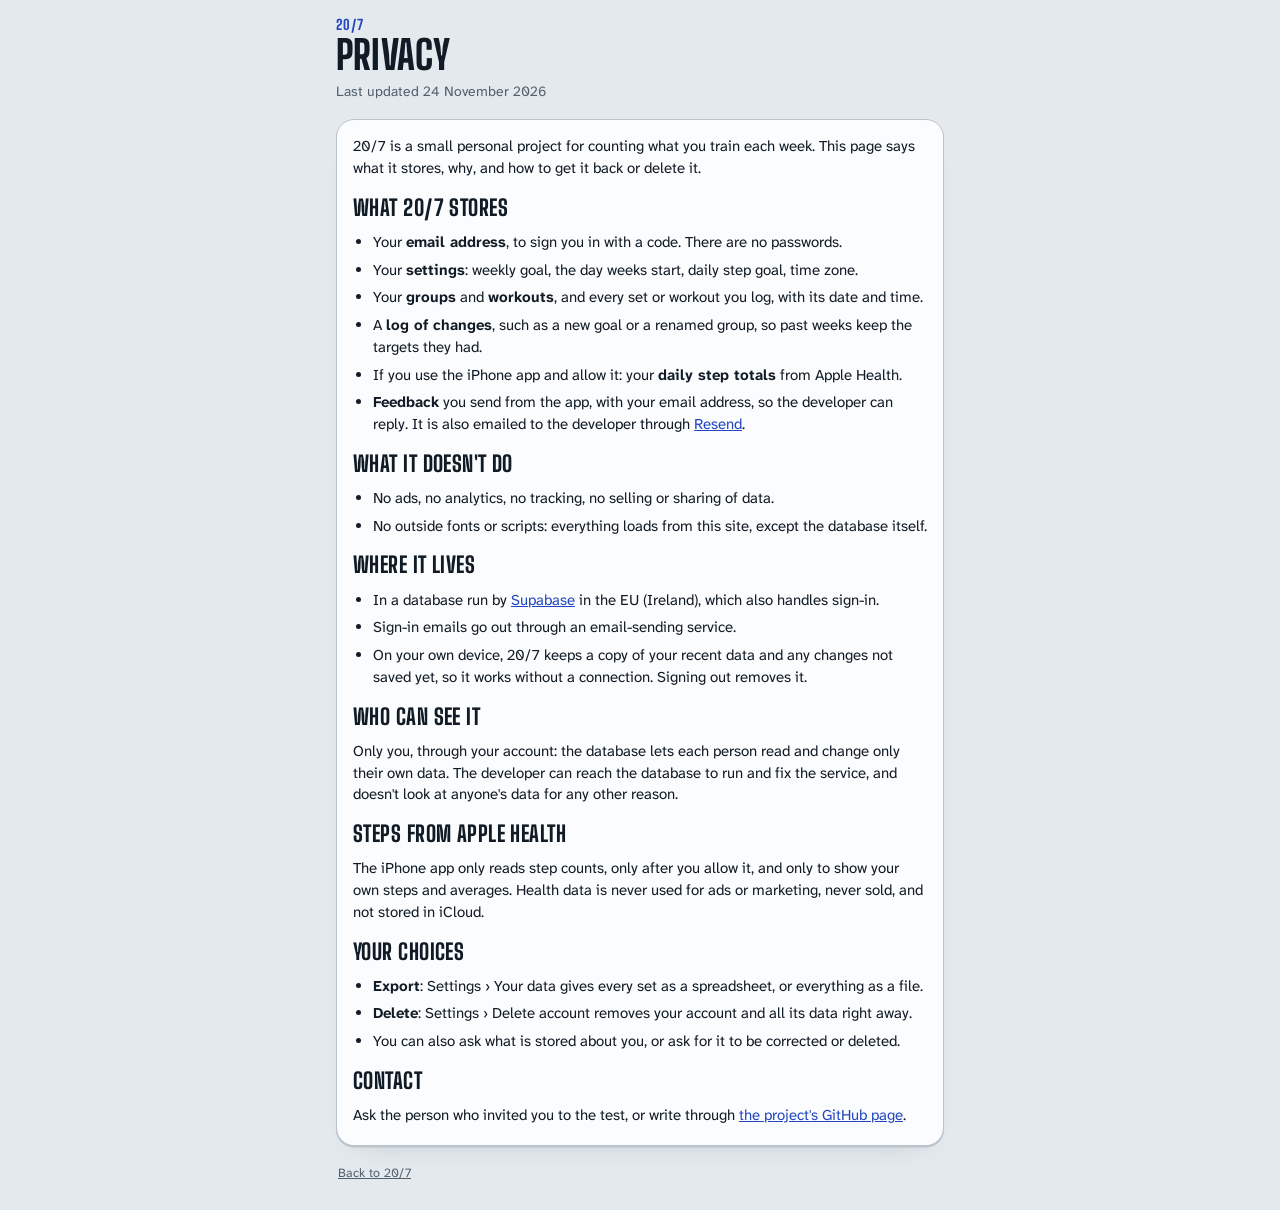
==== commit 366c3a60: "Speak eight more languages, and broaden the welcome text Every word on screen now comes from a dicti" ====
--- a/web/privacy/index.html
+++ b/web/privacy/index.html
@@ -28,13 +28,13 @@
   </header>
 
   <section class="board">
-    <p>20/7 is a small personal project for counting sets per muscle group each week. This page says what it stores, why, and how to get it back or delete it.</p>
+    <p>20/7 is a small personal project for counting what you train each week. This page says what it stores, why, and how to get it back or delete it.</p>
 
     <h2>What 20/7 stores</h2>
     <ul>
       <li>Your <strong>email address</strong>, to sign you in with a code. There are no passwords.</li>
       <li>Your <strong>settings</strong>: weekly goal, the day weeks start, daily step goal, time zone.</li>
-      <li>Your <strong>muscle groups</strong> and <strong>workouts</strong>, and every set or workout you log, with its date and time.</li>
+      <li>Your <strong>groups</strong> and <strong>workouts</strong>, and every set or workout you log, with its date and time.</li>
       <li>A <strong>log of changes</strong>, such as a new goal or a renamed group, so past weeks keep the targets they had.</li>
       <li>If you use the iPhone app and allow it: your <strong>daily step totals</strong> from Apple Health.</li>
       <li><strong>Feedback</strong> you send from the app, with your email address, so the developer can reply. It is also emailed to the developer through <a href="https://resend.com/legal/privacy-policy">Resend</a>.</li>
--- a/web/css/app.css
+++ b/web/css/app.css
@@ -131,7 +131,7 @@
 @media (hover:hover){.tray-btn:not(:disabled):hover{color:var(--ink);background:var(--hover)}}
 .tray-btn.primary,.tray-btn.primary:hover{background:var(--mark);color:var(--on-mark);padding:0 18px}
 .tray-btn.undo{max-width:62%}
-.undo-what{font-weight:400;white-space:nowrap;overflow:hidden;text-overflow:ellipsis;min-width:0}
+.undo-what{font-weight:400;white-space:nowrap;overflow:hidden;text-overflow:ellipsis;min-width:0;line-height:1.35}
 
 .recap{display:flex;align-items:flex-start;justify-content:space-between;gap:10px;padding:12px 10px 12px 14px;border-radius:16px;
   background:color-mix(in oklab,var(--mark) 8%,var(--board));border:1.5px solid color-mix(in oklab,var(--mark) 35%,var(--frame))}
@@ -224,7 +224,7 @@
 
 /* ---------- group editor ---------- */
 .ed-head{display:grid;gap:6px;padding:16px 14px 12px;border-bottom:1px solid var(--rule)}
-.ed-head-row{display:flex;align-items:baseline;justify-content:space-between;gap:12px}
+.ed-head-row{display:flex;flex-wrap:wrap;align-items:baseline;justify-content:space-between;gap:4px 12px}
 .ed-count{font-size:13px;color:var(--ink-2);white-space:nowrap}
 .ed-note{color:var(--ink-2);font-size:14px;max-width:60ch}
 .ed-presets{display:flex;flex-wrap:wrap;align-items:center;gap:8px 12px;padding:10px 14px;border-bottom:1px solid var(--rule)}
@@ -276,7 +276,7 @@
 .hero{margin:0;font:800 96px/.82 var(--display);letter-spacing:-.005em;color:var(--mark)}
 .tagline{font:800 26px/1.05 var(--display);letter-spacing:.02em;text-transform:uppercase}
 .welcome-list{margin:2px 0 0;padding:0;list-style:none;display:grid;gap:8px}
-.welcome-list li{position:relative;padding-left:26px;color:var(--ink-2);font-size:15.5px}
+.welcome-list li{text-wrap:pretty;position:relative;padding-left:26px;color:var(--ink-2);font-size:15.5px}
 .welcome-list li::before{content:"";position:absolute;left:2px;top:3px;width:14px;height:15px;
   background:linear-gradient(var(--mark),var(--mark)) 1px 0/2px 100% no-repeat,linear-gradient(var(--mark),var(--mark)) 5px 0/2px 100% no-repeat,
   linear-gradient(var(--mark),var(--mark)) 9px 0/2px 100% no-repeat,linear-gradient(var(--mark),var(--mark)) 13px 0/2px 100% no-repeat;opacity:.85}
@@ -287,6 +287,13 @@
 .why-sources{font-size:13px}
 .auth-title{margin-top:10px;font:700 11px/1.2 var(--body);letter-spacing:.09em;text-transform:uppercase;color:var(--ink-2)}
 .welcome .auth-form{margin-top:0}
+/* Chinese and Japanese headings break at punctuation rather than inside a word. */
+:lang(zh) :is(h1,h2,h3,.tagline,.sheet-title,.tour-title),:lang(ja) :is(h1,h2,h3,.tagline,.sheet-title,.tour-title){word-break:keep-all;overflow-wrap:anywhere}
+.select-wrap{position:relative;display:inline-flex;align-items:center;max-width:100%}
+.select{min-height:42px;max-width:100%;padding:0 36px 0 13px;border:1.5px solid var(--frame);border-radius:12px;background:var(--board);color:var(--ink);font:700 14px/1 var(--body);-webkit-appearance:none;appearance:none;cursor:pointer}
+.select-chev{position:absolute;right:11px;pointer-events:none;color:var(--ink-2)}
+.select-chev .icon{width:16px;height:16px}
+.lang-pick{display:flex;align-items:center;gap:8px;margin-top:2px;color:var(--ink-2)}
 .input.area{height:auto;min-height:140px;padding:12px 14px;font-size:16px;line-height:1.4;resize:vertical}
 .install{display:flex;align-items:flex-start;justify-content:space-between;gap:10px;padding:12px 10px 12px 14px;border-radius:16px;background:var(--board);border:1.5px dashed var(--frame)}
 .install-body{display:grid;gap:6px;justify-items:start}
@@ -343,7 +350,7 @@
 .heat{display:grid;gap:3px;padding:6px 14px 4px;--name:84px}
 .heat-row{display:grid;grid-template-columns:var(--name) repeat(var(--cols),minmax(0,1fr));gap:3px;align-items:center}
 .heat-name{display:flex;align-items:center;min-width:0;height:26px;padding-right:6px;text-align:left;font:700 14px/1 var(--display);letter-spacing:.05em;text-transform:uppercase;color:var(--ink)}
-.heat-name span{white-space:nowrap;overflow:hidden;text-overflow:ellipsis}
+.heat-name span{white-space:nowrap;overflow:hidden;text-overflow:ellipsis;line-height:1.4}
 .heat-name .removed{color:var(--ink-2);text-decoration:line-through;text-decoration-thickness:1.5px}
 .heat-name.on{color:var(--mark);text-decoration:underline;text-underline-offset:3px}
 .hc{display:grid;place-items:center;height:22px;border-radius:4px;background:var(--tray);border:0;padding:0;color:var(--on-mark)}
